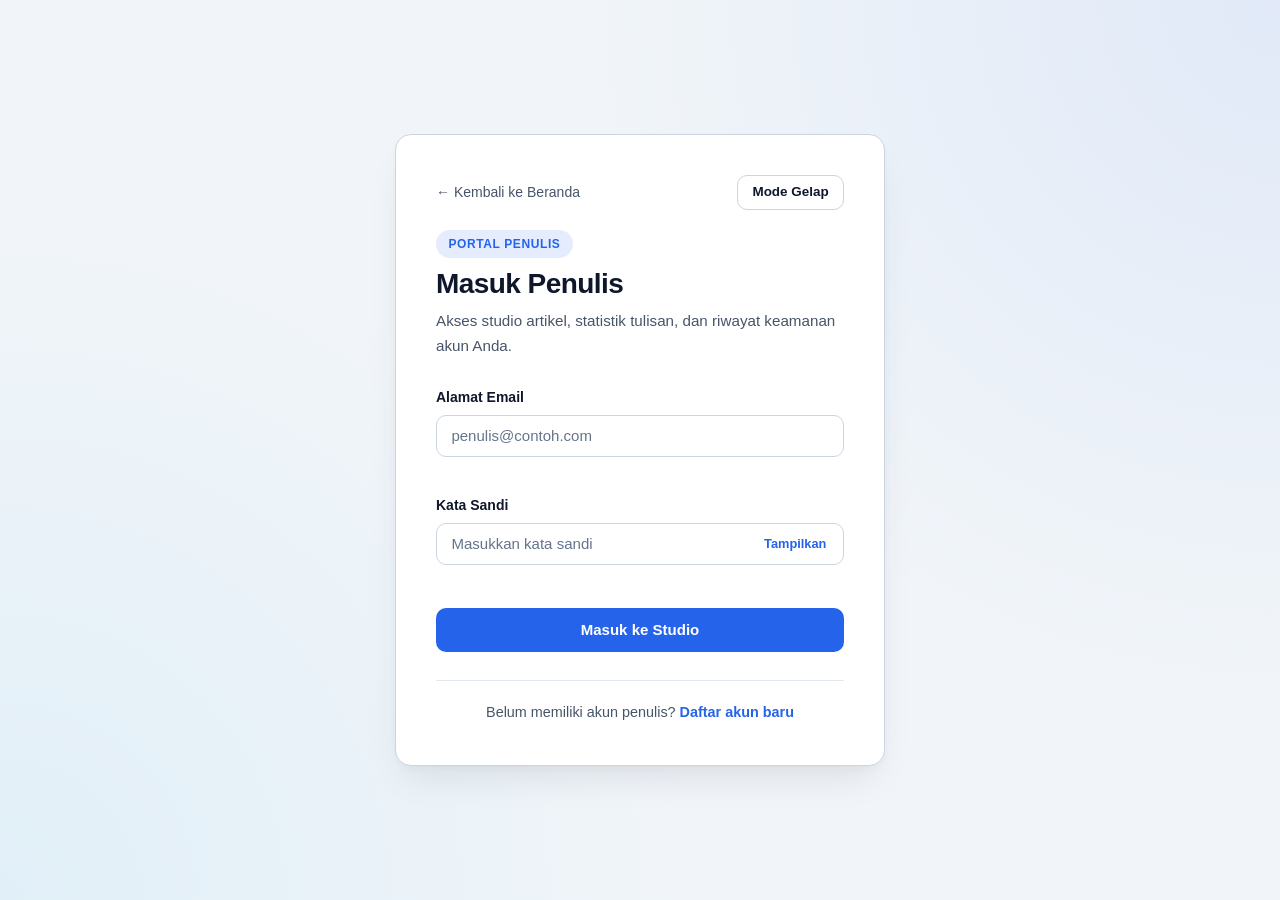
==== componnent/login.html @ 5f5a5c3e "Add files via upload" ====
<!DOCTYPE html>
<html lang="id" data-theme="light">
<head>
    <meta charset="UTF-8">
    <meta name="viewport" content="width=device-width, initial-scale=1.0">
    <title>Masuk Penulis — Author Studio</title>
    <link rel="stylesheet" href="../assets/css/style.css">
</head>
<body>
    <main class="page-wrapper">
        <section class="card auth-card">
            <div class="top-bar-row">
                <a href="../index.html" class="back-link">&larr; Kembali ke Beranda</a>
                <button type="button" id="theme-toggle" class="btn btn-ghost btn-sm">Mode Gelap</button>
            </div>

            <header class="card-header">
                <span class="badge">Portal Penulis</span>
                <h1>Masuk Penulis</h1>
                <p class="subtitle">Akses studio artikel, statistik tulisan, dan riwayat keamanan akun Anda.</p>
            </header>

            <div id="alert-box" class="alert" role="alert" hidden></div>

            <form id="login-form" action="../php/process_login.php" method="POST" novalidate>
                <div class="form-group">
                    <label for="email">Alamat Email</label>
                    <input
                        type="email"
                        id="email"
                        name="email"
                        placeholder="penulis@contoh.com"
                        autocomplete="email"
                        required
                    >
                    <small class="error-text" id="email-error"></small>
                </div>

                <div class="form-group">
                    <label for="password">Kata Sandi</label>
                    <div class="password-wrapper">
                        <input
                            type="password"
                            id="password"
                            name="password"
                            placeholder="Masukkan kata sandi"
                            autocomplete="current-password"
                            required
                        >
                        <button
                            type="button"
                            class="toggle-password"
                            data-target="password"
                            aria-label="Tampilkan atau sembunyikan kata sandi"
                        >
                            Tampilkan
                        </button>
                    </div>
                    <small class="error-text" id="password-error"></small>
                </div>

                <button type="submit" class="btn btn-primary btn-block">Masuk ke Studio</button>
            </form>

            <footer class="card-footer">
                <p>Belum memiliki akun penulis? <a href="register.html">Daftar akun baru</a></p>
            </footer>
        </section>
    </main>

    <script src="../assets/js/script.js"></script>
</body>
</html>
---- assets/css/style.css ----
/* ==========================================================================
   1. DESIGN TOKENS & THEME VARIABLES
   ========================================================================== */
:root {
    --font-sans: "Inter", -apple-system, BlinkMacSystemFont, "Segoe UI", Roboto, Oxygen, Ubuntu, Cantarell, sans-serif;
    --font-mono: ui-monospace, SFMono-Regular, Menlo, Monaco, Consolas, "Liberation Mono", monospace;

    /* Surface & Canvas */
    --bg-canvas: #f1f5f9;
    --bg-gradient: radial-gradient(circle at top right, rgba(37, 99, 235, 0.08), transparent 45%),
                   radial-gradient(circle at bottom left, rgba(14, 165, 233, 0.07), transparent 45%);
    --surface-card: #ffffff;
    --surface-subtle: #f8fafc;
    --surface-hover: #f1f5f9;

    /* Typography */
    --text-primary: #0f172a;
    --text-secondary: #475569;
    --text-muted: #64748b;

    /* Borders & Rings */
    --border-color: #cbd5e1;
    --border-subtle: #e2e8f0;
    --focus-ring: rgba(37, 99, 235, 0.22);

    /* Brand & Actions */
    --primary-color: #2563eb;
    --primary-hover: #1d4ed8;
    --secondary-bg: #e2e8f0;
    --secondary-hover: #cbd5e1;
    --danger-color: #dc2626;
    --danger-hover: #b91c1c;

    /* Status Badges & Alerts */
    --success-bg: #dcfce7;
    --success-border: #86efac;
    --success-text: #166534;

    --warning-bg: #fef3c7;
    --warning-border: #fde68a;
    --warning-text: #92400e;

    --error-bg: #fee2e2;
    --error-border: #fca5a5;
    --error-text: #991b1b;

    /* Elevation & Radii */
    --radius-sm: 6px;
    --radius-md: 10px;
    --radius-lg: 16px;
    --radius-full: 9999px;

    --shadow-card: 0 20px 38px -12px rgba(15, 23, 42, 0.1), 0 4px 12px -4px rgba(15, 23, 42, 0.05);
    --transition-fast: 0.18s ease;
}

html[data-theme="dark"] {
    --bg-canvas: #090d16;
    --bg-gradient: radial-gradient(circle at top right, rgba(59, 130, 246, 0.14), transparent 45%),
                   radial-gradient(circle at bottom left, rgba(14, 165, 233, 0.1), transparent 45%);
    --surface-card: #111827;
    --surface-subtle: #1e293b;
    --surface-hover: #263349;

    --text-primary: #f8fafc;
    --text-secondary: #cbd5e1;
    --text-muted: #94a3b8;

    --border-color: #334155;
    --border-subtle: #1e293b;
    --focus-ring: rgba(59, 130, 246, 0.32);

    --primary-color: #3b82f6;
    --primary-hover: #2563eb;
    --secondary-bg: #1e293b;
    --secondary-hover: #334155;
    --danger-color: #ef4444;
    --danger-hover: #dc2626;

    --success-bg: rgba(6, 78, 59, 0.65);
    --success-border: #059669;
    --success-text: #a7f3d0;

    --warning-bg: rgba(120, 53, 15, 0.65);
    --warning-border: #d97706;
    --warning-text: #fde68a;

    --error-bg: rgba(127, 29, 29, 0.65);
    --error-border: #dc2626;
    --error-text: #fecaca;

    --shadow-card: 0 24px 48px -12px rgba(0, 0, 0, 0.65);
}

/* ==========================================================================
   2. RESET & BASE TYPOGRAPHY
   ========================================================================== */
*,
*::before,
*::after {
    box-sizing: border-box;
    margin: 0;
    padding: 0;
}

html {
    font-size: 16px;
    -webkit-font-smoothing: antialiased;
    -moz-osx-font-smoothing: grayscale;
}

body {
    font-family: var(--font-sans);
    background-color: var(--bg-canvas);
    background-image: var(--bg-gradient);
    background-attachment: fixed;
    color: var(--text-primary);
    line-height: 1.6;
    min-height: 100vh;
    transition: background-color var(--transition-fast), color var(--transition-fast);
}

code {
    font-family: var(--font-mono);
    font-size: 0.82rem;
    padding: 0.15rem 0.4rem;
    border-radius: var(--radius-sm);
    background-color: var(--surface-subtle);
    border: 1px solid var(--border-subtle);
}

/* ==========================================================================
   3. PAGE CONTAINERS & CARD ARCHITECTURE
   ========================================================================== */
.page-wrapper {
    display: flex;
    align-items: center;
    justify-content: center;
    min-height: 100vh;
    padding: 2rem 1.25rem;
}

.dashboard-wrapper {
    align-items: flex-start;
}

.card {
    width: 100%;
    background-color: var(--surface-card);
    border: 1px solid var(--border-color);
    border-radius: var(--radius-lg);
    box-shadow: var(--shadow-card);
    padding: 2.5rem;
    transition: background-color var(--transition-fast), border-color var(--transition-fast);
}

.hero-card {
    max-width: 640px;
    text-align: center;
}

.auth-card {
    max-width: 490px;
}

.dashboard-card {
    max-width: 1060px;
}

/* ==========================================================================
   4. NAVIGATION BARS, HEADERS & HERO STRIPS
   ========================================================================== */
.top-bar-right {
    display: flex;
    justify-content: flex-end;
    margin-bottom: 1rem;
}

.top-bar-row {
    display: flex;
    align-items: center;
    justify-content: space-between;
    gap: 1rem;
    margin-bottom: 1.25rem;
}

.back-link {
    display: inline-flex;
    align-items: center;
    gap: 0.35rem;
    font-size: 0.875rem;
    font-weight: 500;
    color: var(--text-secondary);
    text-decoration: none;
    transition: color var(--transition-fast);
}

.back-link:hover {
    color: var(--primary-color);
}

.card-header {
    margin-bottom: 1.75rem;
}

.card-header h1 {
    font-size: 1.75rem;
    font-weight: 700;
    letter-spacing: -0.02em;
    line-height: 1.25;
    margin-top: 0.5rem;
}

.subtitle {
    color: var(--text-secondary);
    font-size: 0.95rem;
    margin-top: 0.5rem;
}

.badge {
    display: inline-flex;
    align-items: center;
    padding: 0.28rem 0.78rem;
    border-radius: var(--radius-full);
    background-color: rgba(37, 99, 235, 0.12);
    color: var(--primary-color);
    font-size: 0.75rem;
    font-weight: 700;
    letter-spacing: 0.05em;
    text-transform: uppercase;
}

.feature-strip {
    display: grid;
    grid-template-columns: repeat(auto-fit, minmax(230px, 1fr));
    gap: 1rem;
    text-align: left;
    margin-bottom: 2rem;
}

.feature-item {
    background-color: var(--surface-subtle);
    border: 1px solid var(--border-subtle);
    border-radius: var(--radius-md);
    padding: 1.15rem;
}

.feature-item strong {
    display: block;
    font-size: 0.95rem;
    font-weight: 600;
    margin-bottom: 0.25rem;
}

.feature-item span {
    display: block;
    font-size: 0.86rem;
    color: var(--text-secondary);
}

.hero-actions {
    display: flex;
    justify-content: center;
    flex-wrap: wrap;
    gap: 0.85rem;
}

/* ==========================================================================
   5. FORM CONTROLS, INPUTS & PASSWORD STRENGTH METER
   ========================================================================== */
.form-group {
    margin-bottom: 1.2rem;
}

.form-group label {
    display: block;
    font-size: 0.875rem;
    font-weight: 600;
    color: var(--text-primary);
    margin-bottom: 0.4rem;
}

.form-group input,
.form-group textarea,
.form-group select,
.filter-form input,
.filter-form select {
    width: 100%;
    padding: 0.72rem 0.9rem;
    font-family: inherit;
    font-size: 0.94rem;
    color: var(--text-primary);
    background-color: var(--surface-card);
    border: 1px solid var(--border-color);
    border-radius: var(--radius-md);
    transition: border-color var(--transition-fast), box-shadow var(--transition-fast), background-color var(--transition-fast);
}

.form-group textarea {
    resize: vertical;
    min-height: 84px;
}

.form-group input::placeholder,
.form-group textarea::placeholder,
.filter-form input::placeholder {
    color: var(--text-muted);
}

.form-group input:focus,
.form-group textarea:focus,
.form-group select:focus,
.filter-form input:focus,
.filter-form select:focus {
    outline: none;
    border-color: var(--primary-color);
    box-shadow: 0 0 0 3.5px var(--focus-ring);
}

.form-group input.input-invalid,
.form-group textarea.input-invalid {
    border-color: var(--danger-color);
}

.form-row-2 {
    display: grid;
    grid-template-columns: repeat(auto-fit, minmax(230px, 1fr));
    gap: 1rem;
}

.form-row-inline {
    display: flex;
    align-items: flex-end;
    justify-content: space-between;
    flex-wrap: wrap;
    gap: 1rem;
}

.compact-group {
    margin-bottom: 0;
    min-width: 220px;
}

.password-wrapper {
    position: relative;
    display: flex;
    align-items: center;
}

.password-wrapper input {
    padding-right: 6rem;
}

.toggle-password {
    position: absolute;
    right: 0.55rem;
    padding: 0.3rem 0.55rem;
    border: none;
    border-radius: var(--radius-sm);
    background: transparent;
    color: var(--primary-color);
    font-family: inherit;
    font-size: 0.8rem;
    font-weight: 600;
    cursor: pointer;
    transition: background-color var(--transition-fast);
}

.toggle-password:hover {
    background-color: rgba(37, 99, 235, 0.1);
}

.strength-meter {
    width: 100%;
    height: 6px;
    margin-top: 0.55rem;
    background-color: var(--border-subtle);
    border-radius: var(--radius-full);
    overflow: hidden;
}

.strength-bar {
    width: 0%;
    height: 100%;
    border-radius: var(--radius-full);
    transition: width 0.25s ease, background-color 0.25s ease;
}

.helper-text {
    display: block;
    font-size: 0.78rem;
    color: var(--text-muted);
    margin-top: 0.35rem;
}

.error-text {
    display: block;
    min-height: 1.1em;
    font-size: 0.8rem;
    font-weight: 500;
    color: var(--danger-color);
    margin-top: 0.25rem;
}

/* ==========================================================================
   6. BUTTON SYSTEM
   ========================================================================== */
.btn {
    display: inline-flex;
    align-items: center;
    justify-content: center;
    gap: 0.45rem;
    padding: 0.75rem 1.3rem;
    border: 1px solid transparent;
    border-radius: var(--radius-md);
    font-family: inherit;
    font-size: 0.94rem;
    font-weight: 600;
    line-height: 1.2;
    text-decoration: none;
    cursor: pointer;
    transition: background-color var(--transition-fast), border-color var(--transition-fast), transform 0.1s ease;
}

.btn:active {
    transform: translateY(1px);
}

.btn-sm {
    padding: 0.5rem 0.9rem;
    font-size: 0.84rem;
}

.btn-xs {
    padding: 0.34rem 0.68rem;
    font-size: 0.78rem;
    border-radius: var(--radius-sm);
}

.btn-block {
    width: 100%;
    margin-top: 0.4rem;
}

.btn-primary {
    background-color: var(--primary-color);
    color: #ffffff;
}

.btn-primary:hover {
    background-color: var(--primary-hover);
}

.btn-secondary {
    background-color: var(--secondary-bg);
    color: var(--text-primary);
}

.btn-secondary:hover {
    background-color: var(--secondary-hover);
}

.btn-ghost {
    background-color: transparent;
    border-color: var(--border-color);
    color: var(--text-primary);
}

.btn-ghost:hover {
    background-color: var(--surface-subtle);
}

.btn-danger {
    background-color: var(--danger-color);
    color: #ffffff;
}

.btn-danger:hover {
    background-color: var(--danger-hover);
}

/* ==========================================================================
   7. ALERTS & CARD FOOTERS
   ========================================================================== */
.alert {
    padding: 0.9rem 1.05rem;
    border-radius: var(--radius-md);
    border: 1px solid transparent;
    font-size: 0.9rem;
    font-weight: 500;
    margin-bottom: 1.35rem;
}

.alert-error {
    background-color: var(--error-bg);
    border-color: var(--error-border);
    color: var(--error-text);
}

.alert-success {
    background-color: var(--success-bg);
    border-color: var(--success-border);
    color: var(--success-text);
}

.card-footer {
    margin-top: 1.75rem;
    padding-top: 1.25rem;
    border-top: 1px solid var(--border-subtle);
    text-align: center;
    font-size: 0.9rem;
    color: var(--text-secondary);
}

.card-footer a {
    color: var(--primary-color);
    font-weight: 600;
    text-decoration: none;
}

.card-footer a:hover {
    text-decoration: underline;
}

/* ==========================================================================
   8. DASHBOARD LAYOUT, METRIC CARDS & DATA TABLES
   ========================================================================== */
.dashboard-header {
    display: flex;
    align-items: flex-start;
    justify-content: space-between;
    flex-wrap: wrap;
    gap: 1rem;
    padding-bottom: 1.5rem;
    border-bottom: 1px solid var(--border-subtle);
    margin-bottom: 1.75rem;
}

.dashboard-header h1 {
    font-size: 1.65rem;
    font-weight: 700;
    letter-spacing: -0.02em;
    margin-top: 0.45rem;
}

.header-actions {
    display: flex;
    align-items: center;
    gap: 0.65rem;
}

.dashboard-grid {
    display: grid;
    grid-template-columns: repeat(auto-fit, minmax(200px, 1fr));
    gap: 1rem;
    margin-bottom: 2rem;
}

.stat-box {
    background-color: var(--surface-subtle);
    border: 1px solid var(--border-subtle);
    border-radius: var(--radius-md);
    padding: 1.25rem;
}

.stat-box h2 {
    font-size: 0.76rem;
    font-weight: 700;
    text-transform: uppercase;
    letter-spacing: 0.05em;
    color: var(--text-muted);
    margin-bottom: 0.4rem;
}

.stat-box p {
    font-size: 1.25rem;
    font-weight: 700;
    color: var(--text-primary);
}

.panel-section {
    margin-top: 2.25rem;
    padding-top: 1.75rem;
    border-top: 1px solid var(--border-subtle);
}

.panel-section h2 {
    font-size: 1.15rem;
    font-weight: 700;
    margin-bottom: 1.1rem;
}

.section-toolbar {
    display: flex;
    align-items: center;
    justify-content: space-between;
    flex-wrap: wrap;
    gap: 1rem;
    margin-bottom: 1.15rem;
}

.section-toolbar h2 {
    margin-bottom: 0;
}

.filter-form {
    display: flex;
    align-items: center;
    flex-wrap: wrap;
    gap: 0.55rem;
}

.filter-form input,
.filter-form select {
    width: auto;
    min-width: 165px;
    padding: 0.52rem 0.8rem;
    font-size: 0.86rem;
}

.table-responsive {
    width: 100%;
    overflow-x: auto;
    border: 1px solid var(--border-subtle);
    border-radius: var(--radius-md);
}

.data-table {
    width: 100%;
    border-collapse: collapse;
    font-size: 0.9rem;
}

.data-table th,
.data-table td {
    padding: 0.85rem 1rem;
    border-bottom: 1px solid var(--border-subtle);
    text-align: left;
    vertical-align: middle;
}

.data-table th {
    background-color: var(--surface-subtle);
    font-size: 0.78rem;
    font-weight: 700;
    text-transform: uppercase;
    letter-spacing: 0.04em;
    color: var(--text-muted);
}

.data-table tbody tr:nth-child(even) {
    background-color: rgba(148, 163, 184, 0.04);
}

.data-table tbody tr:hover {
    background-color: var(--surface-hover);
}

.data-table tbody tr:last-child td {
    border-bottom: none;
}

.pill {
    display: inline-block;
    padding: 0.22rem 0.6rem;
    border-radius: var(--radius-sm);
    background-color: var(--surface-subtle);
    border: 1px solid var(--border-color);
    font-size: 0.78rem;
    font-weight: 600;
}

.status-badge {
    display: inline-block;
    padding: 0.22rem 0.62rem;
    border-radius: var(--radius-full);
    border: 1px solid transparent;
    font-size: 0.72rem;
    font-weight: 700;
    letter-spacing: 0.03em;
}

.status-published,
.status-success {
    background-color: var(--success-bg);
    border-color: var(--success-border);
    color: var(--success-text);
}

.status-draft,
.status-locked {
    background-color: var(--warning-bg);
    border-color: var(--warning-border);
    color: var(--warning-text);
}

.status-failed {
    background-color: var(--error-bg);
    border-color: var(--error-border);
    color: var(--error-text);
}

.actions-cell {
    white-space: nowrap;
}

.inline-form {
    display: inline-block;
    margin-right: 0.35rem;
}

.text-muted {
    color: var(--text-muted);
    font-size: 0.82rem;
}

.empty-state {
    padding: 1.25rem;
    border-radius: var(--radius-md);
    background-color: var(--surface-subtle);
    border: 1px dashed var(--border-color);
    color: var(--text-muted);
    font-size: 0.9rem;
    text-align: center;
}

/* ==========================================================================
   9. RESPONSIVE BREAKPOINTS
   ========================================================================== */
@media (max-width: 600px) {
    .page-wrapper {
        padding: 1.25rem 0.85rem;
    }

    .card {
        padding: 1.5rem 1.25rem;
        border-radius: var(--radius-md);
    }

    .card-header h1 {
        font-size: 1.45rem;
    }

    .hero-actions .btn,
    .filter-form,
    .filter-form input,
    .filter-form select,
    .filter-form .btn {
        width: 100%;
    }
}
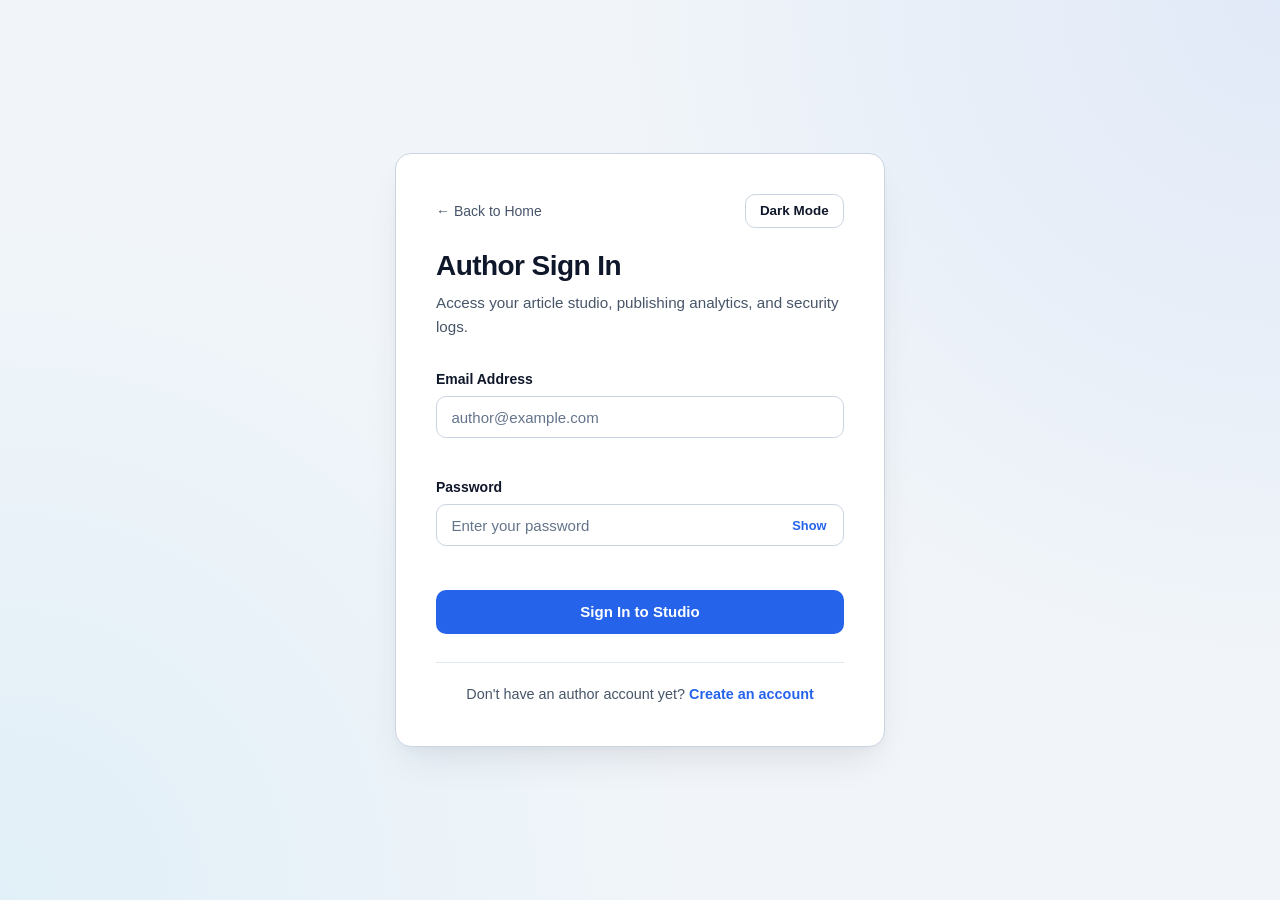
==== commit d6888b09: "Connect database schema and prepare web publishing" ====
--- a/componnent/login.html
+++ b/componnent/login.html
@@ -1,73 +1,59 @@
 <!DOCTYPE html>
-<html lang="id" data-theme="light">
+<html lang="en" data-theme="light">
+
 <head>
     <meta charset="UTF-8">
     <meta name="viewport" content="width=device-width, initial-scale=1.0">
-    <title>Masuk Penulis — Author Studio</title>
+    <title>Author Sign In — Author Studio</title>
     <link rel="stylesheet" href="../assets/css/style.css">
 </head>
+
 <body>
     <main class="page-wrapper">
         <section class="card auth-card">
             <div class="top-bar-row">
-                <a href="../index.html" class="back-link">&larr; Kembali ke Beranda</a>
-                <button type="button" id="theme-toggle" class="btn btn-ghost btn-sm">Mode Gelap</button>
+                <a href="../index.html" class="back-link">&larr; Back to Home</a>
+                <button type="button" id="theme-toggle" class="btn btn-ghost btn-sm">Dark Mode</button>
             </div>
 
             <header class="card-header">
-                <span class="badge">Portal Penulis</span>
-                <h1>Masuk Penulis</h1>
-                <p class="subtitle">Akses studio artikel, statistik tulisan, dan riwayat keamanan akun Anda.</p>
+                <h1>Author Sign In</h1>
+                <p class="subtitle">Access your article studio, publishing analytics, and security logs.</p>
             </header>
 
             <div id="alert-box" class="alert" role="alert" hidden></div>
 
             <form id="login-form" action="../php/process_login.php" method="POST" novalidate>
                 <div class="form-group">
-                    <label for="email">Alamat Email</label>
-                    <input
-                        type="email"
-                        id="email"
-                        name="email"
-                        placeholder="penulis@contoh.com"
-                        autocomplete="email"
-                        required
-                    >
+                    <label for="email">Email Address</label>
+                    <input type="email" id="email" name="email" placeholder="author@example.com" autocomplete="email"
+                        required>
                     <small class="error-text" id="email-error"></small>
                 </div>
 
                 <div class="form-group">
-                    <label for="password">Kata Sandi</label>
+                    <label for="password">Password</label>
                     <div class="password-wrapper">
-                        <input
-                            type="password"
-                            id="password"
-                            name="password"
-                            placeholder="Masukkan kata sandi"
-                            autocomplete="current-password"
-                            required
-                        >
-                        <button
-                            type="button"
-                            class="toggle-password"
-                            data-target="password"
-                            aria-label="Tampilkan atau sembunyikan kata sandi"
-                        >
-                            Tampilkan
+                        <input type="password" id="password" name="password" placeholder="Enter your password"
+                            autocomplete="current-password" required>
+                        <button type="button" class="toggle-password" data-target="password"
+                            aria-label="Show or hide password">
+                            Show
                         </button>
                     </div>
                     <small class="error-text" id="password-error"></small>
                 </div>
 
-                <button type="submit" class="btn btn-primary btn-block">Masuk ke Studio</button>
+                <button type="submit" class="btn btn-primary btn-block">Sign In to Studio</button>
             </form>
 
             <footer class="card-footer">
-                <p>Belum memiliki akun penulis? <a href="register.html">Daftar akun baru</a></p>
+                <p>Don't have an author account yet? <a href="register.html">Create an account</a></p>
             </footer>
         </section>
     </main>
 
     <script src="../assets/js/script.js"></script>
 </body>
-</html>
+
+</html>
